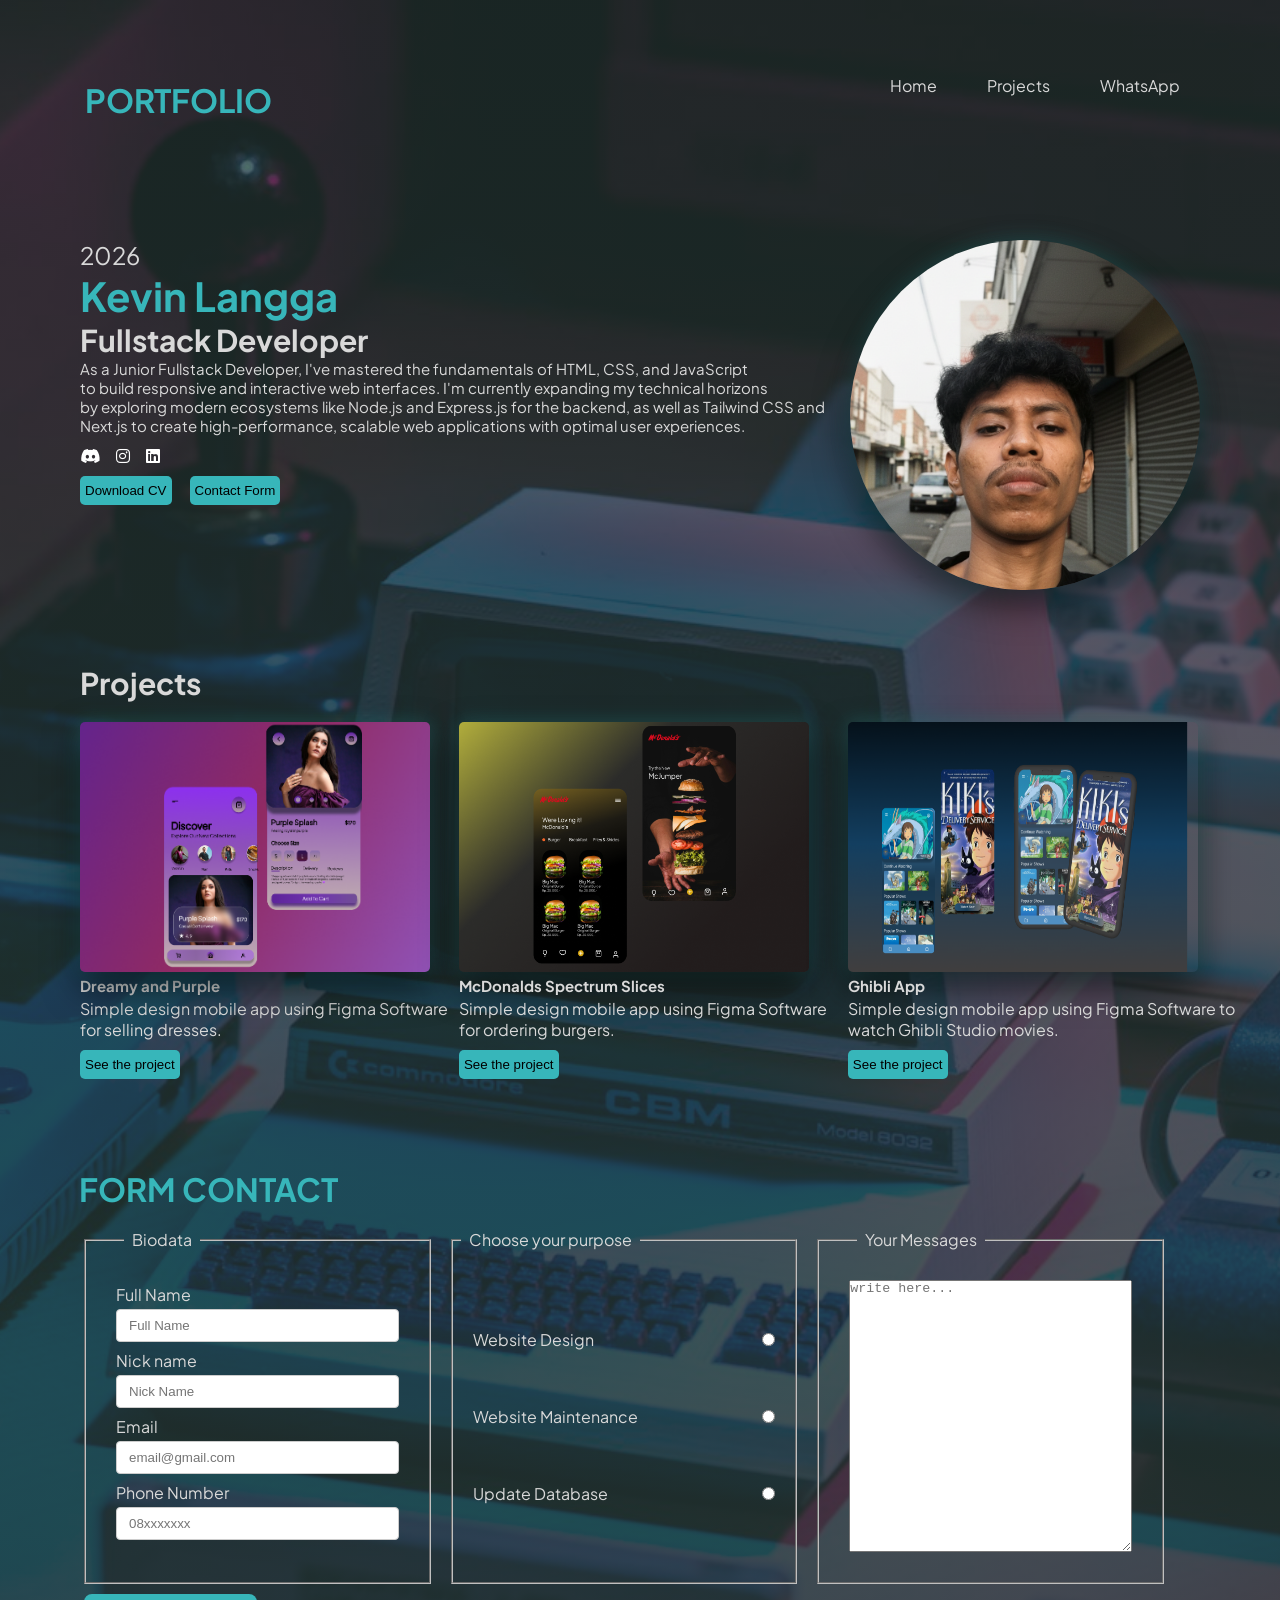
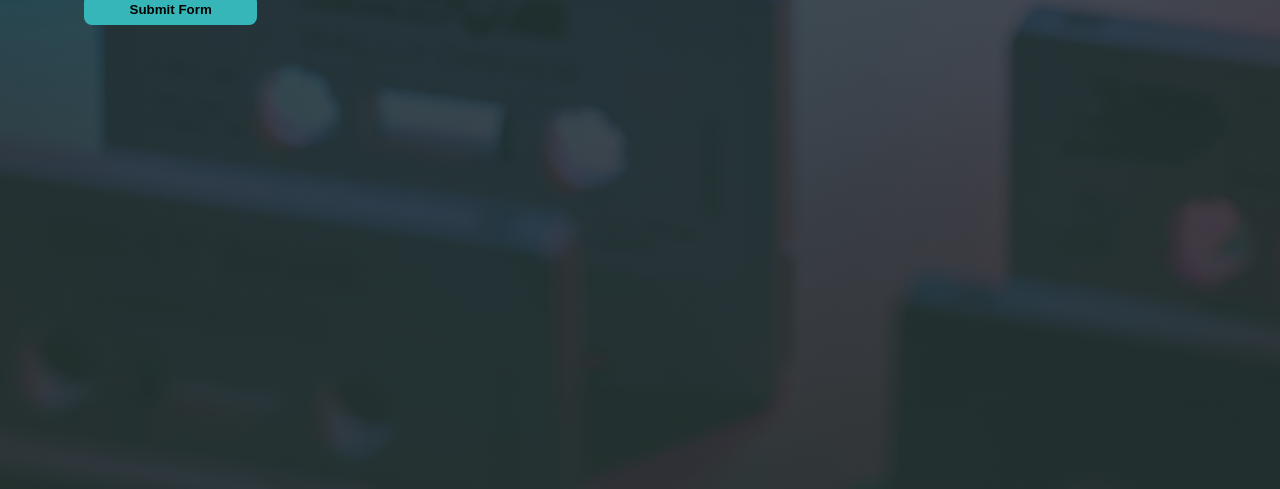
==== index.html @ 2b269409 "perbaikan 2" ====
<!doctype html>
<html lang="en">
  <head>
    <meta charset="UTF-8" />
    <meta name="viewport" content="width=device-width, initial-scale=1.0" />
    <title>Portfolio</title>
    <link rel="stylesheet" href="css/style.css" />
    <link rel="stylesheet" href="css/contact.css" />

    <!-- AOS -->
    <link href="https://unpkg.com/aos@2.3.1/dist/aos.css" rel="stylesheet" />
    <!-- AOS -->

    <!-- Google Fonts -->
    <link rel="preconnect" href="https://fonts.googleapis.com" />
    <link rel="preconnect" href="https://fonts.gstatic.com" crossorigin />
    <link
      href="https://fonts.googleapis.com/css2?family=Plus+Jakarta+Sans:ital,wght@0,200..800;1,200..800&display=swap"
      rel="stylesheet"
    />
    <!-- Google Fonts -->

    <!-- Font Awesome -->
    <link 
    rel="stylesheet" 
    href="https://cdnjs.cloudflare.com/ajax/libs/font-awesome/6.5.1/css/all.min.css" 
    integrity="sha512-DTOQO9RWCH3ppGqcWaEA1BIZOC6xxalwEsw9c2QQeAIftl+Vegovlnee1c9QX4TctnWMn13TZye+giMm8e2LwA==" 
    crossorigin="anonymous" 
    referrerpolicy="no-referrer"/>
    <!-- Font Awesome -->


  </head>

  <body>
    <div class="container">
      <!-- Header Start -->
      <header class="logo-nav" data-aos="fade-down" data-aos-delay="100">
        <div class="logo">
          <h1 title="Kevin Langga">Portfolio</h1>
        </div>

        <input type="checkbox" id="menu-toggle" style="display: none" />
        <label for="menu-toggle" class="hamburger">&#9776;</label>

        <nav id="desktop-nav">
          <ul class="navbar-nav">
            <li><a href="#">Home</a></li>
            <li><a href="#project">Projects</a></li>
            <li>
              <a
                href="https://web.whatsapp.com/"
                target="_blank"
                rel="noopener noreferrer"
                >WhatsApp</a
              >
            </li>
          </ul>
        </nav>
      </header>
      <!-- Header End -->

      <!-- About me section Start -->
      <main class="content">
        <section id="about-wrapper">
          <article class="about-me" data-aos="fade-right">
            <span class="year">2026</span>
            <h2 class="main-logo">Kevin Langga</h2>
            <h3 class="main-desc">Fullstack Developer</h3>

            <p class="about-text">
              As a Junior Fullstack Developer, I've mastered the fundamentals of
              HTML, CSS, and JavaScript <br />
              to build responsive and interactive web interfaces. I'm currently
              expanding my technical horizons <br />
              by exploring modern ecosystems like Node.js and Express.js for the
              backend, as well as Tailwind CSS and <br />
              Next.js to create high-performance, scalable web applications with
              optimal user experiences.
            </p>

            <!-- Font Awesome Start -->
            <div class="emoticons">
              <article class="emoticon">
                <i class="fa-brands fa-discord"></i>
              </article>

              <article class="emoticon">
                <i class="fa-brands fa-instagram"></i>
              </article>

              <article class="emoticon">
                <i class="fa-brands fa-linkedin"></i>
              </article>
            </div>

            <a
              href="assets/Kevin%20Resume.pdf"
              download="Kevin Resume.pdf"
              target="_blank"
              rel="noopener noreferrer"
            >
              <button id="btn-download">Download CV</button>
            </a>

            <a
              href="#contact-section"
            >
              <button id="contact">Contact Form</button>
            </a>
          </article>

          <figure class="img-cover">
            <img src="images/img1.jpg" alt="Profile picture of Kevin Langga" />
          </figure>
        </section>
        <!-- About me section end -->

        <!-- Projects section start -->
        <section id="project">
          <div class="project-logo" data-aos="fade-right" data-aos-delay="100">
            <h2 class="project-title">Projects</h2>
          </div>

          <div class="project-box">
            <article class="project1">
              <figure>
                <img
                  src="images/lalaland1.png"
                  alt="Screenshot of Dreamy and Purple project"
                  data-aos="fade-right"
                />
              </figure>
              <div class="figure-box">
                <h4>Dreamy and Purple</h4>
                <p>
                  Simple design mobile app using Figma Software for selling
                  dresses.
                </p>
                <a
                  href="images/lalaland1.png"
                  target="_blank"
                  rel="noopener noreferrer"
                >
                  <button class="btn-project btn-hover">See the project</button>
                </a>
              </div>
            </article>

            <article class="project2" data-aos="fade-up" data-aos-delay="100">
              <figure>
                <img
                  src="images/donald.png"
                  alt="Screenshot of McDonalds Spectrum Slices project"
                />
              </figure>
              <div class="figure-box">
                <h4>McDonalds Spectrum Slices</h4>
                <p>
                  Simple design mobile app using Figma Software for ordering
                  burgers.
                </p>
                <a
                  href="images/donald.png"
                  target="_blank"
                  rel="noopener noreferrer"
                >
                  <button class="btn-project btn-hover">See the project</button>
                </a>
              </div>
            </article>

            <article class="project3" data-aos="fade-left">
              <figure>
                <img
                  src="images/project3.png"
                  alt="Screenshot of Ghibli App project"
                />
              </figure>
              <div class="figure-box">
                <h4>Ghibli App</h4>
                <p>
                  Simple design mobile app using Figma Software to watch Ghibli
                  Studio movies.
                </p>
                <a
                  href="images/project3.png"
                  target="_blank"
                  rel="noopener noreferrer"
                >
                  <button class="btn-project btn-hover">See the project</button>
                </a>
              </div>
            </article>
          </div>
        </section>

        <!-- Contact Form Start -->

        <section class="container-contact" id="contact-section">
          <h1 title="Fill the form">Form Contact</h1>

          <form action="#" class="form-action">
            <fieldset id="Biodata" data-aos="fade-right" data-aos-delay="100">
              <legend>Biodata</legend>
              <label for="name">Full Name</label>
              <input type="text" id="name" placeholder="Full Name" required />

              <label for="nick-name">Nick name</label>
              <input
                type="text"
                id="nick-name"
                placeholder="Nick Name"
                required
              />

              <label for="email">Email</label>
              <input
                type="email"
                id="email"
                placeholder="email@gmail.com"
                required
              />

              <label for="phone-number">Phone Number</label>
              <input
                type="tel"
                id="phone-number"
                placeholder="08xxxxxxx"
                required
              />
            </fieldset>

            <fieldset id="Purpose" data-aos="fade-up" data-aos-delay="100">
              <legend>Choose your purpose</legend>

              <label for="website">
                <span>Website Design</span>
                <input
                  type="radio"
                  id="website"
                  name="purpose"
                  value="website design"
                />
              </label>

              <label for="maintenance">
                <span>Website Maintenance</span>
                <input
                  type="radio"
                  id="maintenance"
                  name="purpose"
                  value="website maintenance"
                />
              </label>

              <label for="update">
                <span>Update Database</span>
                <input
                  type="radio"
                  id="update"
                  name="purpose"
                  value="update database"
                />
              </label>
            </fieldset>

            <fieldset id="text-area" data-aos="fade-left" data-aos-delay="100">
              <legend>Your Messages</legend>
              <textarea
                name="message"
                id="messages"
                placeholder="write here..."
                rows="18"
                cols="30"
              ></textarea>
            </fieldset>
            <button type="submit" id="btn-submit">Submit Form</button>
          </form>
        </section>

        <!-- Contact form end -->
      </main>
    </div>



    <!-- script data aos start -->
    <script src="https://unpkg.com/aos@2.3.1/dist/aos.js"></script>
    <script>
      AOS.init({
        duration: 1000,
        once: false,
        mirror: true,
        easing: "ease-in-out",
      });
    </script>
    <!-- script data aos end -->

  </body>
</html>
---- css/style.css ----
* {
  margin: 0;
  padding: 0;
  box-sizing: border-box;
  list-style-type: none;
  text-decoration: none;
}

:root {
  /* color for container */
  --bg-wrapper: #243533;
  /* color for body */
  --bg-body: #1a5535;
  /* color for h1 */
  --color-accent: #37b6ba;
  /* color for button text  */
  --color-text-main: #000000;
  /* color text */
  --color-text-secondary: #d9d9d9;
}

html {
  scroll-behavior: smooth;
}

body {
  background-color: var(--bg-body);
  font-family: "Plus Jakarta Sans", sans-serif;
}

.container {
  background-color: var(--bg-wrapper);
  background-image:
    linear-gradient(rgba(36, 53, 51, 0.7), rgba(36, 53, 51, 0.9)),
    url("../images/ses.jpeg");
  background-size: cover;
  background-position: center;
  background-repeat: no-repeat;
  overflow: hidden;
}

.hamburger {
  display: none;
}

.wrapper {
  max-width: 1200px;
}

.content {
  min-height: 100vh;
}

/* ----------------------------------------------- */

/* Header Start */
.logo-nav {
  margin: 0 20px ;
  padding: 50px 10px;
  display: flex;
  justify-content: space-between;
  align-items: center;
}


.navbar-nav {
  display: flex;
  justify-content: center;
  align-items: center;
  margin-right: 70px;
  gap: 50px;
}

.navbar-nav li a {
  color: var(--color-text-secondary);
  transition: transform 0.3s ease-in-out;
  font-size: 16px;
}

.navbar-nav li a:hover {
  transform: translateY(-5px);
  color: var(--color-accent);
}

/* Header end */

/* ----------------------------------------------- */

/* About section start */

#about-wrapper {
  display: grid;
  grid-template-columns: 3fr 1fr;
  margin: 70px 80px;
}

.about-text {
  font-size: 15px;
  color: var(--color-text-secondary);
}

.year {
  font-size: 24px;
  color: var(--color-text-secondary);
}

.main-logo {
  color: var(--color-accent);
  font-size: 40px;
}

.main-desc {
  color: var(--color-text-secondary);
  font-size: 30px;
}

.img-cover img {
  width: 350px;
  height: 350px;
  object-fit: cover;
  border-radius: 50%;
}

.emoticons {
  margin-top: 10px;
  display: flex;
  gap: 16px;
}

.emoticon {
  transition: transform 0.2s;
  font-size: 16px;
  color: white;
}

.emoticon:hover {
  background-color: var(--color-accent);
  transform: translateY(-5px);
  padding: 0 8px;
  border-radius: 3px;
  color: black;
}

#btn-download,
#contact {
  margin-top: 10px;
  padding: 7px 5px;
  border-radius: 5px;
  border: none;
  cursor: pointer;
  background-color: var(--color-accent);
  margin-right: 15px;
  transition: transform 0.2s;
}

#btn-download:hover {
  transform: translateY(-5px);
  background-color: var(--color-text-secondary);
  color: var(--bg-wrapper);
}

#contact:hover {
  transform: translateY(-5px);
  background-color: var(--color-text-secondary);
  color: var(--bg-wrapper);
}
/* About section end */

/* ------------------------------------------------- */


.project-title {
  font-size: 30px;
  color: var(--color-text-secondary);
  margin-left: 80px;
}

figure img {
  width: 350px;
  height: 250px;
  border-radius: 5px;
  cursor: pointer;
  transition: transform 0.2s;
  box-shadow:
    0 15px 35px rgba(0, 0, 0, 0.6),
    0 0 20px rgba(55, 182, 186, 0.3);
}

figure img:hover {
  transform: translateY(-10px);
}

.project-box {
  margin: 20px 0 20px 80px;
  display: flex;
  align-items: center;
  justify-content: space-between;
  gap: 10px;
}

.figure-box h4 {
  font-size: 15px;
  color: var(--color-text-secondary);
  margin-bottom: 3px;
}

.figure-box h5 {
  font-size: 10px;
  color: var(--color-text-secondary);
  margin-bottom: 3px;
}

.figure-box p {
  color: var(--color-text-secondary);
}

.figure-box p a {
  text-decoration: underline;
  color: var(--color-accent);
}

.btn-project {
  margin-top: 10px;
  padding: 7px 5px;
  border-radius: 5px;
  border: none;
  cursor: pointer;
  background-color: var(--color-accent);
  margin-right: 15px;
  transition: transform 0.2s;
  margin-bottom: 10px;
}

.btn-project:hover {
  transform: translateY(-5px);
  background-color: var(--color-text-secondary);
  color: var(--bg-wrapper);
}

/*=============== Media Queries (Tablet & Mobile) ===============*/

/*Tablet view*/

@media (min-width: 770px) and (max-width: 1023px) {

  .hamburger {
    display: none;
  }

  .emoticons {
    display: flex;
    justify-content: center;
    margin-right: 20px;
  }

  #about-wrapper {
    grid-template-columns: 1fr;
    justify-items: center;
    text-align: center;
    margin: 40px;
  }

  .logo-nav {
    margin: 20px 40px;
  }


  .project-box {
    display: grid;
    grid-template-columns: repeat(4, 1fr);
    /* margin: 0px 40px; */
    gap: 30px;
  }

  figure img {
    width: 100%;
    height: auto;
    margin-top: 26px;
  }
}

/*Mobile view*/

@media (max-width: 575.98px) {
  /* .container {
    margin: 0px;
    border-radius: 0px;
  } */

  .hamburger {
    display: block;
    color: var(--color-accent);
  }

  #menu-toggle:checked ~ #desktop-nav .navbar-nav {
    display: flex;
    flex-direction: column;
    position: absolute;
    top: 80px;
    right: 20px;
    background: var(--bg-wrapper);
    padding: 20px;
    border-radius: 10px;
    box-shadow: 0 5px 15px rgba(0, 0, 0, 0.5);
    z-index: 100;
  }

  .logo-nav {
    margin: 0px 20px;
    padding: 30px 10px;
  }

  .navbar-nav {
    display: none;
  }

  #about-wrapper {
    display: flex;
    flex-direction: column-reverse;
    margin: 20px;
    gap: 24px;
    text-align: left;
  }

  .emoticons {
    display: flex;
    color: white;
    justify-content: flex-start;
  }

  .img-cover img {
    width: 100%;
    height: 250px;
    border-radius: 16px;
  }

  .project-title {
    margin-left: 26px;
  }

  .project-box {
    display: flex;
    flex-direction: column;
    margin: 20px;
    gap: 40px;
  }

  .project-box article {
    width: 100%;
  }

  figure img {
    width: 100%;
    height: auto;
  }

  #btn-download,
  #contact {
    width: 100%;
    margin-right: 0;
    margin-bottom: 10px;
    padding: 12px;
  }
}
---- css/contact.css ----
* {
  margin: 0;
  padding: 0;
  box-sizing: border-box;
  text-decoration: none;
}

:root {
  /* color for container */
  --bg-wrapper: #243533;
  /* color for body */
  --bg-body: #1a5535;
  /* color for h1 */
  --color-accent: #37b6ba;
  /* color for button text  */
  --color-text-main: #000000;
  /* color text */
  --color-text-secondary: #d9d9d9;
}

body {

  font-family: "Plus Jakarta Sans", sans-serif;
  color: var(--color-text-secondary);
}

.container-contact {
  min-height: 100vh;
  margin: 50px 24px;
  max-width: 1200px;
  border-radius: 10px;
}

h1 {
  color: var(--color-accent);
  font-size: 32px;
  margin-left: 55px;
  padding-top: 30px;
  text-transform: uppercase;
}

.form-action {
  margin: 20px auto; 
  display: grid;
  grid-template-columns: 1fr 1fr 1fr; 
  gap: 20px;
  max-width: 90%; 
}

legend {
  margin-left: 8px;
  font-size: 16px;
  padding: 0px 8px;
}

#Biodata,
#text-area {
  padding: 30px;
  display: flex;
  flex-direction: column;
  justify-content: center;
}


#Biodata input {
  margin-top: 4px;
  margin-bottom: 8px;
  padding: 8px 12px;
  width: 100%; 
  border-radius: 4px;
  border: 1px solid #ccc;
}

#Purpose {
  display: flex;
  flex-direction: column;
  gap: 16px;
  justify-content: center;
}

#Purpose label {
  display: flex;
  justify-content: space-between;
  align-items: center;
  padding: 20px;
}

#btn-submit {
  position: relative;
  bottom: 10px;
  padding: 8px 16px;
  cursor: pointer;
  border-radius: 8px;
  border: none;
  width: 50%;
  font-weight: bold;
  transition: transform 0.2s;
  background-color: var(--color-accent);
}

#btn-submit:hover {
  transform: translateY(-5px);
  background-color: var(--color-text-secondary);
  color: black;
  border: 1px solid var(--color-text-secondary);
}


/* ==================================== */
/* Media Queries Start */

@media (max-width: 575.98px) {
  h1 {
    margin: 10px 0;
  }

  .form-action {
    grid-template-columns: 1fr;
    margin: 4px;
    gap: 10px;
  }

  label {
    font-size: 16px;
  }

  #Biodata input {
    width: 100%;
  }

  #btn-submit{
    position: static;
    width: 50%;
    margin-bottom: 10px;
  }
}


@media (min-width: 768px) and (max-width: 1199.98px) {
    

    h1 {
      color: var(--color-text-secondary);
    }

    .form-action {
      grid-template-columns: 1fr;
    }

    #Biodata input {
      width: 70%;
    }

    label {
      font-size: 24px;
    }

    #btn-submit {
      font-size: 16px;
      position: static;
      width: 100%;
    }
}
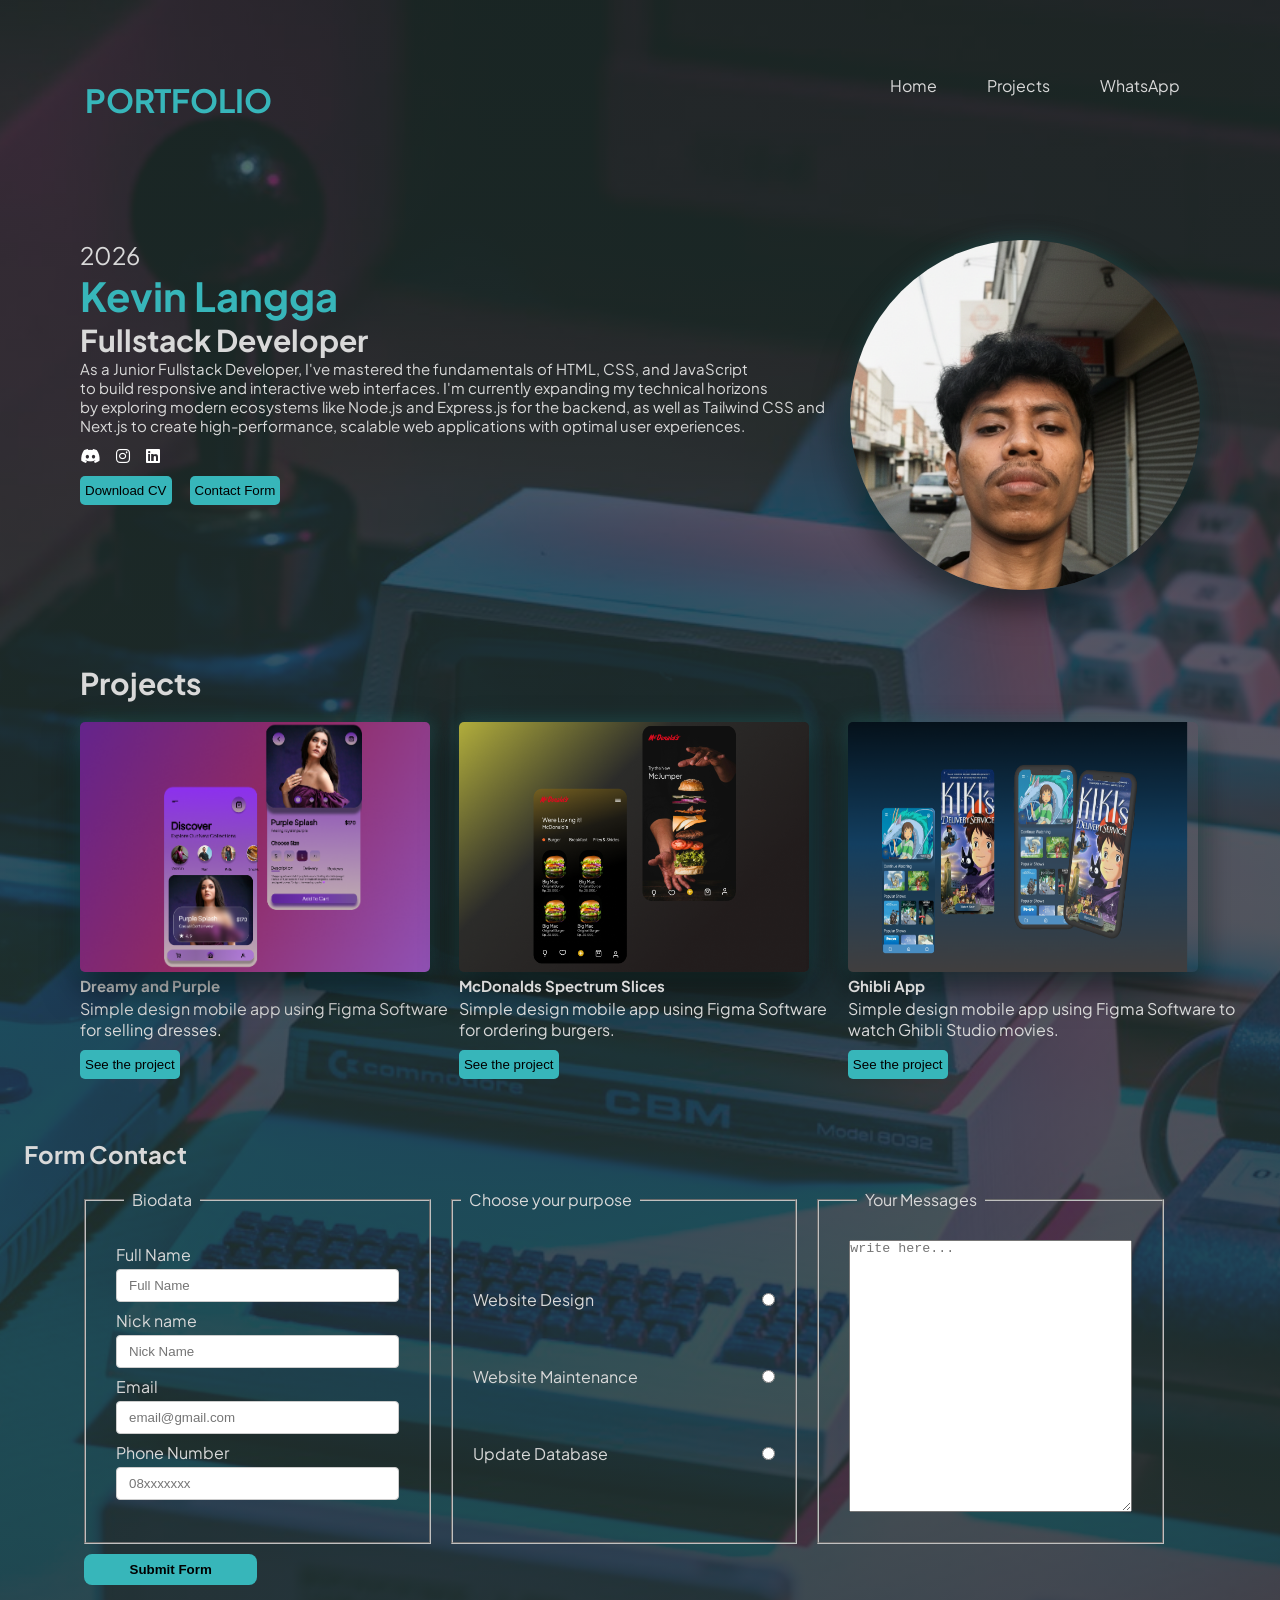
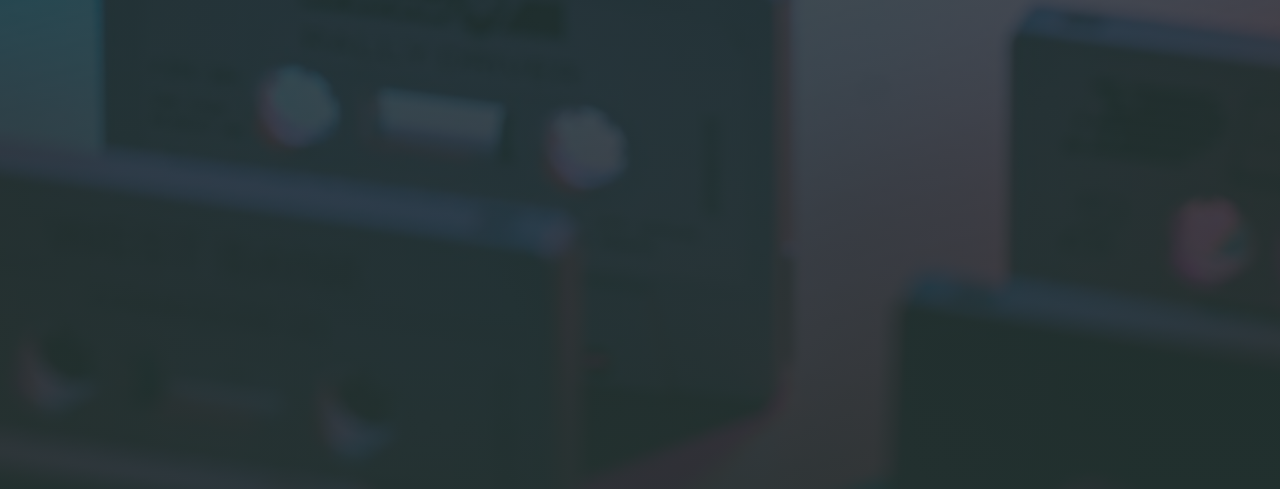
==== commit 277c9514: "save point remedial" ====
--- a/index.html
+++ b/index.html
@@ -21,15 +21,14 @@
     <!-- Google Fonts -->
 
     <!-- Font Awesome -->
-    <link 
-    rel="stylesheet" 
-    href="https://cdnjs.cloudflare.com/ajax/libs/font-awesome/6.5.1/css/all.min.css" 
-    integrity="sha512-DTOQO9RWCH3ppGqcWaEA1BIZOC6xxalwEsw9c2QQeAIftl+Vegovlnee1c9QX4TctnWMn13TZye+giMm8e2LwA==" 
-    crossorigin="anonymous" 
-    referrerpolicy="no-referrer"/>
+    <link
+      rel="stylesheet"
+      href="https://cdnjs.cloudflare.com/ajax/libs/font-awesome/6.5.1/css/all.min.css"
+      integrity="sha512-DTOQO9RWCH3ppGqcWaEA1BIZOC6xxalwEsw9c2QQeAIftl+Vegovlnee1c9QX4TctnWMn13TZye+giMm8e2LwA=="
+      crossorigin="anonymous"
+      referrerpolicy="no-referrer"
+    />
     <!-- Font Awesome -->
-
-
   </head>
 
   <body>
@@ -81,18 +80,24 @@
 
             <!-- Font Awesome Start -->
             <div class="emoticons">
-              <article class="emoticon">
-                <i class="fa-brands fa-discord"></i>
-              </article>
-
-              <article class="emoticon">
-                <i class="fa-brands fa-instagram"></i>
-              </article>
-
-              <article class="emoticon">
-                <i class="fa-brands fa-linkedin"></i>
-              </article>
+              <div class="emoticon">
+                <a href="https://discord.com"><i class="fa-brands fa-discord"></i></a>
+              </div>
+
+              <div class="emoticon">
+                <a
+                  href="https://www.instagram.com/eatbiscuits9/"
+                  target="_blank" rel="">
+                  <i class="fa-brands fa-instagram"></i>
+                </a>
+              </div>
+
+              <div class="emoticon">
+                <a href="https://www.linkedin.com/in/kevin-langga-032b913b1/"
+                target="_blank" rel=""><i class="fa-brands fa-linkedin"></i></a>
+              </div>
             </div>
+            <!-- Font Awesome ends -->
 
             <a
               href="assets/Kevin%20Resume.pdf"
@@ -103,9 +108,7 @@
               <button id="btn-download">Download CV</button>
             </a>
 
-            <a
-              href="#contact-section"
-            >
+            <a href="#contact-section">
               <button id="contact">Contact Form</button>
             </a>
           </article>
@@ -198,92 +201,56 @@
         <!-- Contact Form Start -->
 
         <section class="container-contact" id="contact-section">
-          <h1 title="Fill the form">Form Contact</h1>
-
-          <form action="#" class="form-action">
-            <fieldset id="Biodata" data-aos="fade-right" data-aos-delay="100">
-              <legend>Biodata</legend>
-              <label for="name">Full Name</label>
-              <input type="text" id="name" placeholder="Full Name" required />
-
-              <label for="nick-name">Nick name</label>
-              <input
-                type="text"
-                id="nick-name"
-                placeholder="Nick Name"
-                required
-              />
-
-              <label for="email">Email</label>
-              <input
-                type="email"
-                id="email"
-                placeholder="email@gmail.com"
-                required
-              />
-
-              <label for="phone-number">Phone Number</label>
-              <input
-                type="tel"
-                id="phone-number"
-                placeholder="08xxxxxxx"
-                required
-              />
-            </fieldset>
-
-            <fieldset id="Purpose" data-aos="fade-up" data-aos-delay="100">
-              <legend>Choose your purpose</legend>
-
-              <label for="website">
-                <span>Website Design</span>
-                <input
-                  type="radio"
-                  id="website"
-                  name="purpose"
-                  value="website design"
-                />
-              </label>
-
-              <label for="maintenance">
-                <span>Website Maintenance</span>
-                <input
-                  type="radio"
-                  id="maintenance"
-                  name="purpose"
-                  value="website maintenance"
-                />
-              </label>
-
-              <label for="update">
-                <span>Update Database</span>
-                <input
-                  type="radio"
-                  id="update"
-                  name="purpose"
-                  value="update database"
-                />
-              </label>
-            </fieldset>
-
-            <fieldset id="text-area" data-aos="fade-left" data-aos-delay="100">
-              <legend>Your Messages</legend>
-              <textarea
-                name="message"
-                id="messages"
-                placeholder="write here..."
-                rows="18"
-                cols="30"
-              ></textarea>
-            </fieldset>
-            <button type="submit" id="btn-submit">Submit Form</button>
-          </form>
-        </section>
+        <h2 title="Fill the form">Form Contact</h2>
+
+      <form action="https://formspree.io/f/xbdpajdw" method="POST" class="form-action">
+      <fieldset id="Biodata" data-aos="fade-right" data-aos-delay="100">
+      <legend>Biodata</legend>
+      
+      <label for="name">Full Name</label>
+      <input type="text" id="name" name="full_name" placeholder="Full Name" required />
+
+      <label for="nick-name">Nick name</label>
+      <input type="text" id="nick-name" name="nick_name" placeholder="Nick Name" required />
+
+      <label for="email">Email</label>
+      <input type="email" id="email" name="email" placeholder="email@gmail.com" required />
+
+      <label for="phone-number">Phone Number</label>
+      <input type="tel" id="phone-number" name="phone" placeholder="08xxxxxxx" required />
+    </fieldset>
+
+    <fieldset id="Purpose" data-aos="fade-up" data-aos-delay="100">
+      <legend>Choose your purpose</legend>
+
+      <label for="website">
+        <span>Website Design</span>
+        <input type="radio" id="website" name="purpose" value="website design" required/>
+      </label>
+
+      <label for="maintenance">
+        <span>Website Maintenance</span>
+        <input type="radio" id="maintenance" name="purpose" value="website maintenance" required/>
+      </label>
+
+      <label for="update">
+        <span>Update Database</span>
+        <input type="radio" id="update" name="purpose" value="update database" required/>
+      </label>
+    </fieldset>
+
+    <fieldset id="text-area" data-aos="fade-left" data-aos-delay="100">
+      <legend>Your Messages</legend>
+      <label for="messages"></label>
+      <textarea name="message" id="messages" placeholder="write here..." rows="18" cols="30" required></textarea>
+    </fieldset>
+    <button type="submit" id="btn-submit">Submit Form</button>
+  </form>
+</section>
 
         <!-- Contact form end -->
       </main>
     </div>
-
-
 
     <!-- script data aos start -->
     <script src="https://unpkg.com/aos@2.3.1/dist/aos.js"></script>
@@ -296,6 +263,5 @@
       });
     </script>
     <!-- script data aos end -->
-
   </body>
 </html>
--- a/css/style.css
+++ b/css/style.css
@@ -127,10 +127,11 @@
   gap: 16px;
 }
 
-.emoticon {
+.emoticon a {
   transition: transform 0.2s;
   font-size: 16px;
   color: white;
+  text-decoration: none;
 }
 
 .emoticon:hover {
@@ -251,6 +252,12 @@
     display: flex;
     justify-content: center;
     margin-right: 20px;
+    color: var(--color-text-secondary);
+  }
+
+  .emoticon a {
+    color: white;
+    text-decoration: none;
   }
 
   #about-wrapper {
@@ -324,8 +331,12 @@
 
   .emoticons {
     display: flex;
+    justify-content: flex-start;
+  }
+
+  .emoticon a {
     color: white;
-    justify-content: flex-start;
+    text-decoration: none;
   }
 
   .img-cover img {
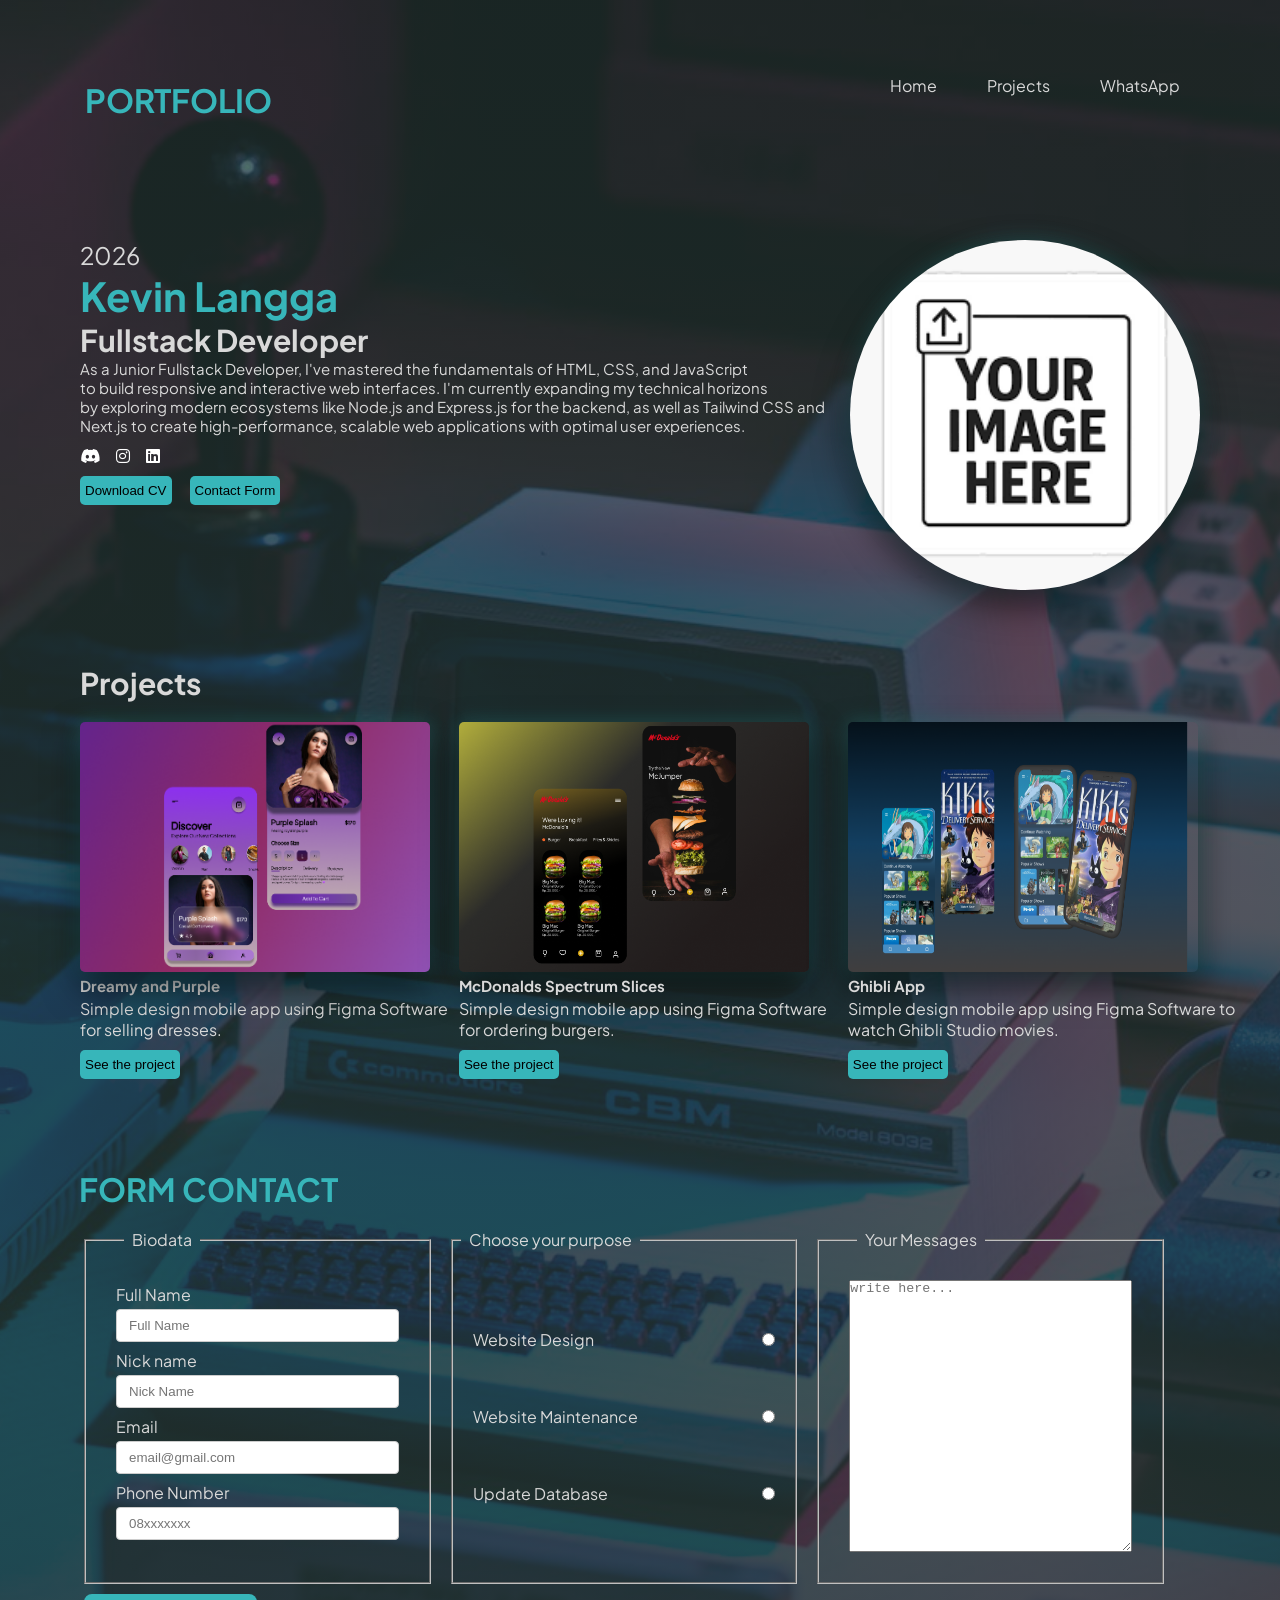
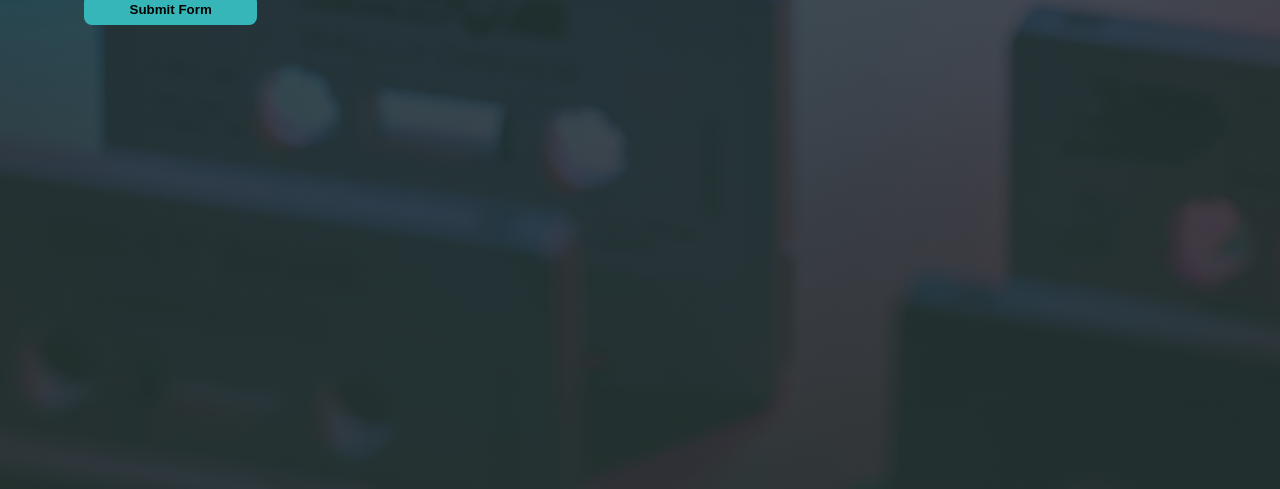
==== commit e992e4d6: "change hero image" ====
--- a/index.html
+++ b/index.html
@@ -114,7 +114,7 @@
           </article>
 
           <figure class="img-cover">
-            <img src="images/img1.jpg" alt="Profile picture of Kevin Langga" />
+            <img src="images/photo.png" alt="Profile picture of Kevin Langga" />
           </figure>
         </section>
         <!-- About me section end -->
@@ -201,7 +201,7 @@
         <!-- Contact Form Start -->
 
         <section class="container-contact" id="contact-section">
-        <h2 title="Fill the form">Form Contact</h2>
+        <h1 title="Fill the form">Form Contact</h1>
 
       <form action="https://formspree.io/f/xbdpajdw" method="POST" class="form-action">
       <fieldset id="Biodata" data-aos="fade-right" data-aos-delay="100">
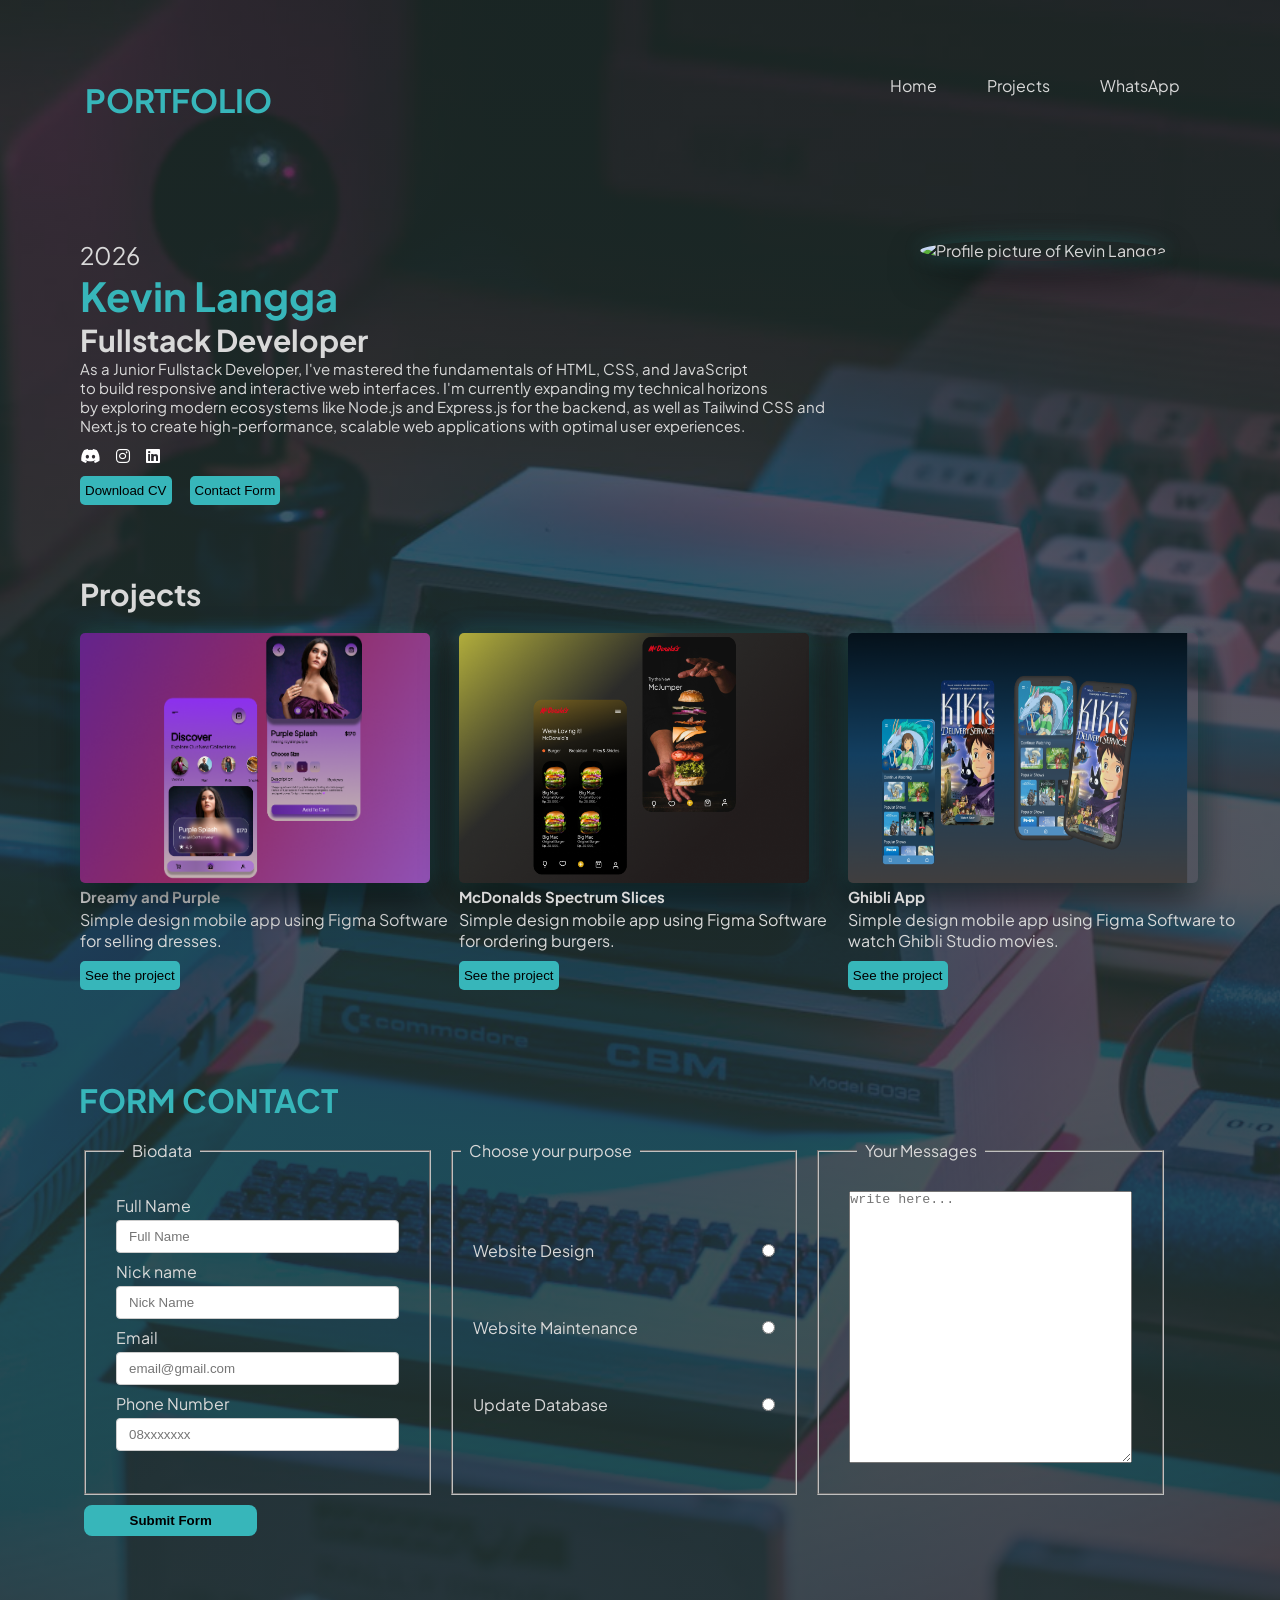
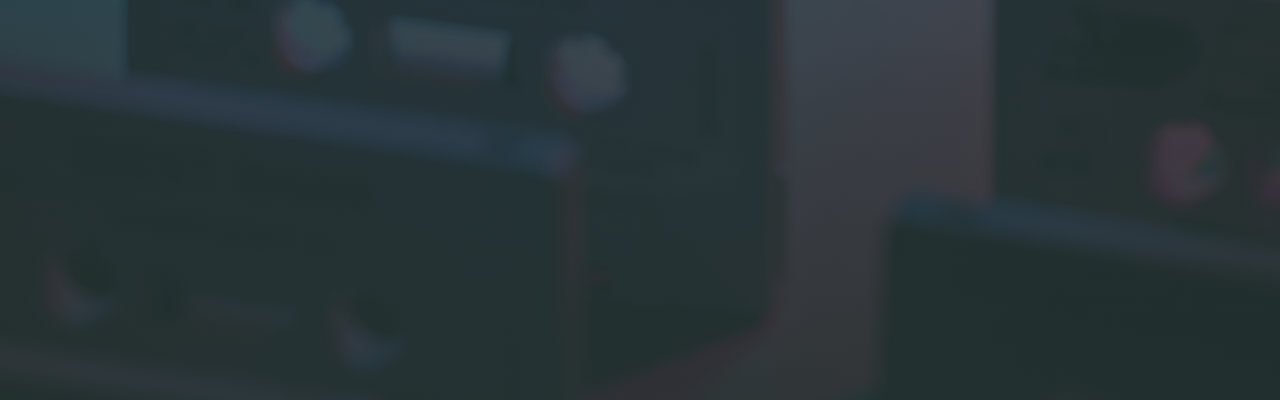
==== commit bac7ee58: "change hero picture" ====
--- a/index.html
+++ b/index.html
@@ -114,7 +114,7 @@
           </article>
 
           <figure class="img-cover">
-            <img src="images/photo.png" alt="Profile picture of Kevin Langga" />
+            <img src="images/kevin2.0.png" alt="Profile picture of Kevin Langga" />
           </figure>
         </section>
         <!-- About me section end -->
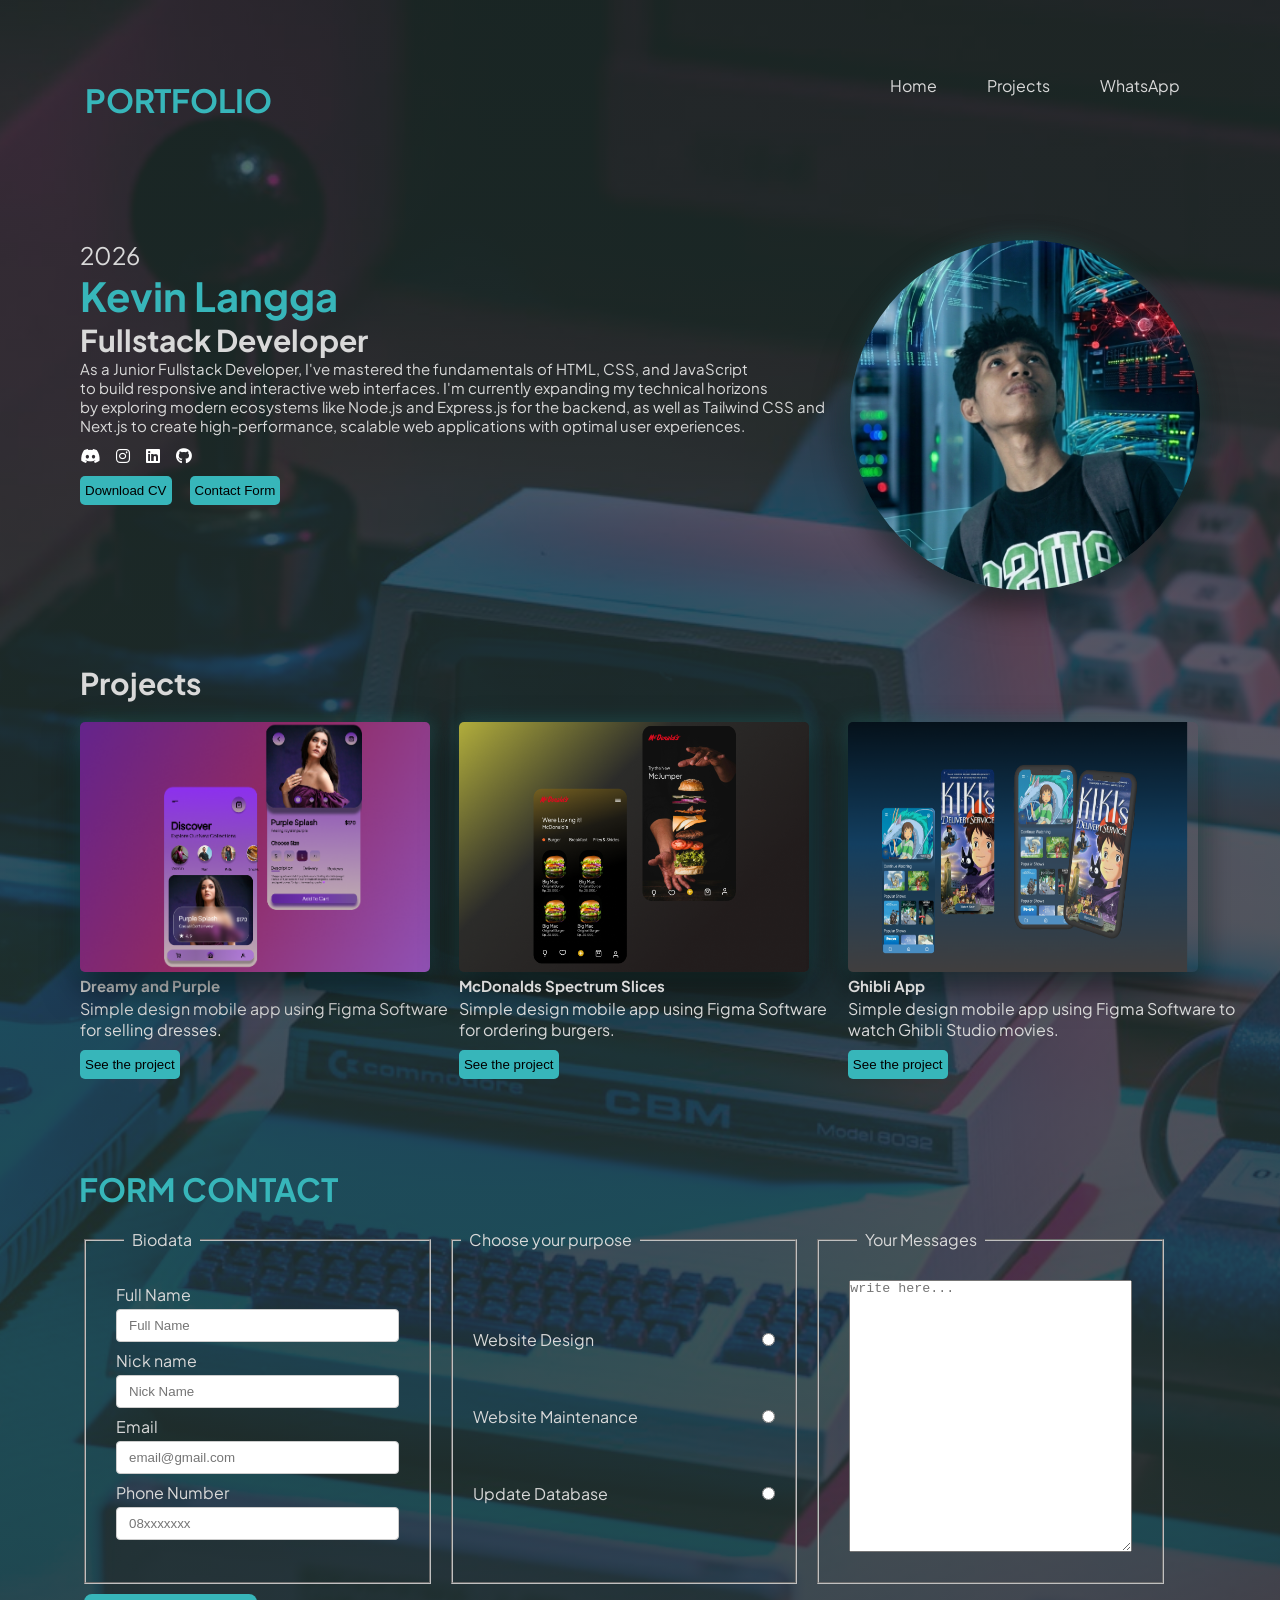
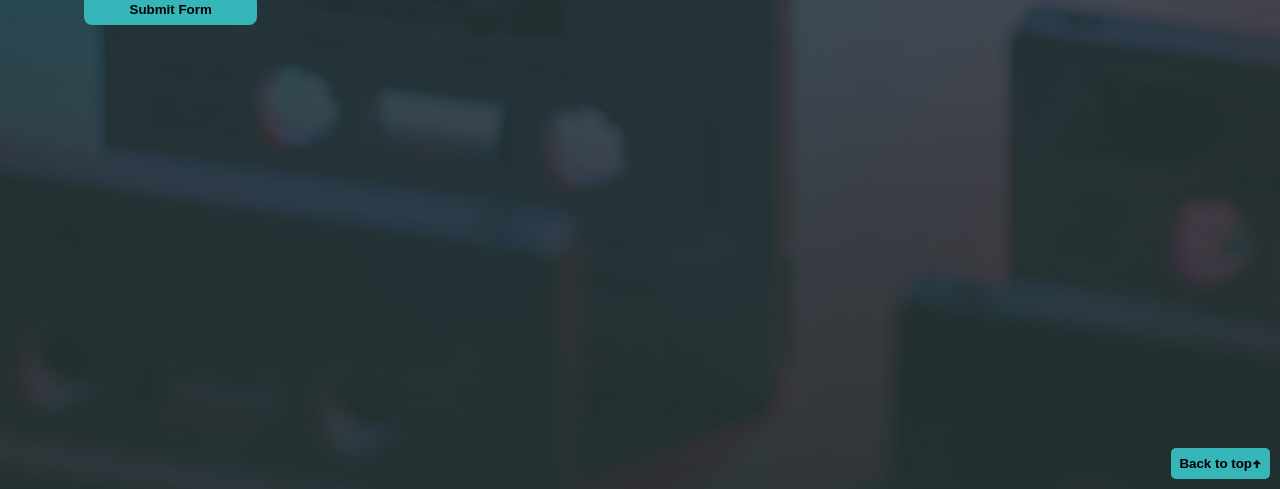
==== commit 1139d9b0: "adding back to top button html" ====
--- a/index.html
+++ b/index.html
@@ -96,6 +96,15 @@
                 <a href="https://www.linkedin.com/in/kevin-langga-032b913b1/"
                 target="_blank" rel=""><i class="fa-brands fa-linkedin"></i></a>
               </div>
+
+              <div class="emoticon">
+                <a
+                  href="https://github.com/Revou-FSSE-Feb26/milestone-1-Kevin12er"
+                  target="_blank" rel="">
+                  <i class="fa-brands fa-github"></i>
+                </a>
+              </div>
+
             </div>
             <!-- Font Awesome ends -->
 
@@ -250,6 +259,9 @@
 
         <!-- Contact form end -->
       </main>
+
+      <button class="back-top" id="btn-top">Back to top</button>
+
     </div>
 
     <!-- script data aos start -->
--- a/css/style.css
+++ b/css/style.css
@@ -37,6 +37,7 @@
   background-position: center;
   background-repeat: no-repeat;
   overflow: hidden;
+  position: relative;
 }
 
 .hamburger {
@@ -233,6 +234,32 @@
 }
 
 .btn-project:hover {
+  transform: translateY(-5px);
+  background-color: var(--color-text-secondary);
+  color: var(--bg-wrapper);
+}
+
+.back-top {
+  padding: 8px;
+  border-radius: 5px;
+  border: none;
+  cursor: pointer;
+  background-color: var(--color-accent);
+  transition: transform 0.2s;
+  font-weight: bold;
+  position: absolute;
+  bottom: 10px;
+  right: 10px;
+}
+
+.back-top::after {
+  content: "🠉";
+  font-weight: bold;
+  font-size: 10px;
+  transition: transform 0.2s;
+}
+
+.back-top:hover {
   transform: translateY(-5px);
   background-color: var(--color-text-secondary);
   color: var(--bg-wrapper);
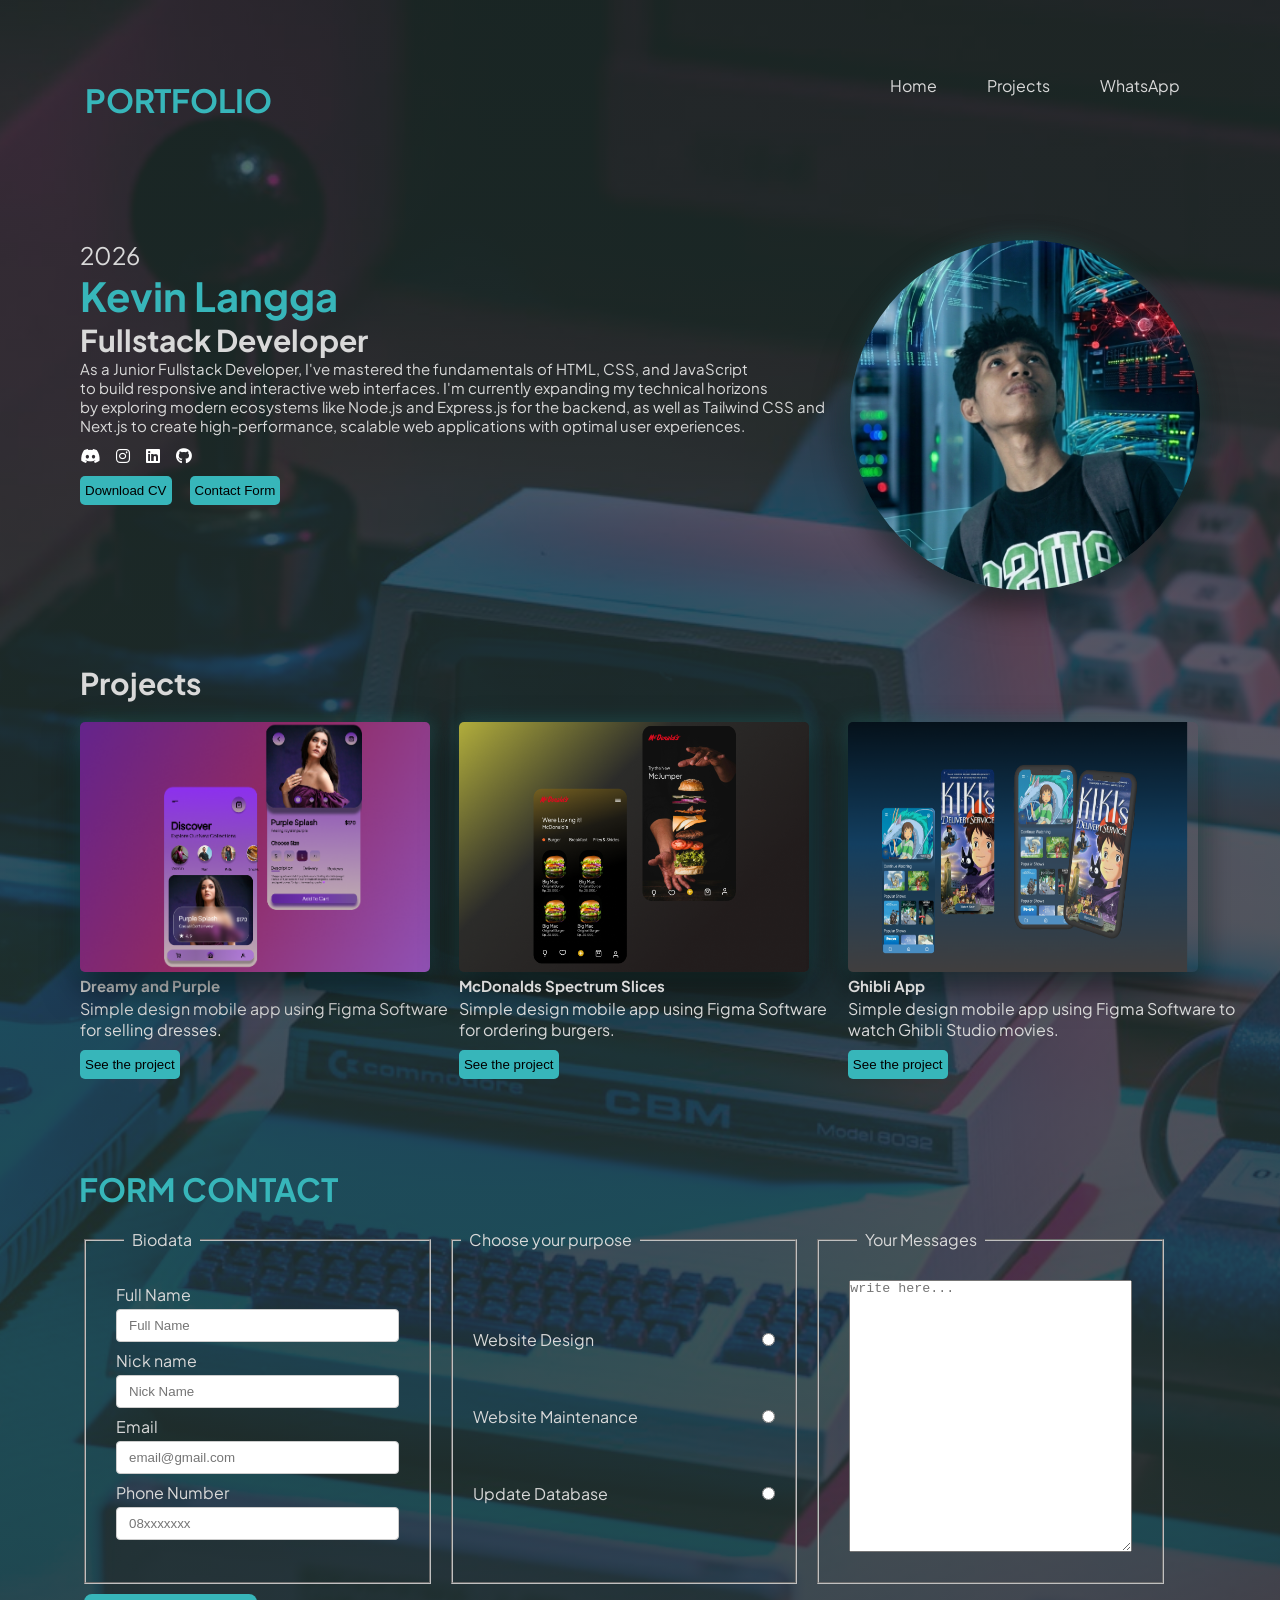
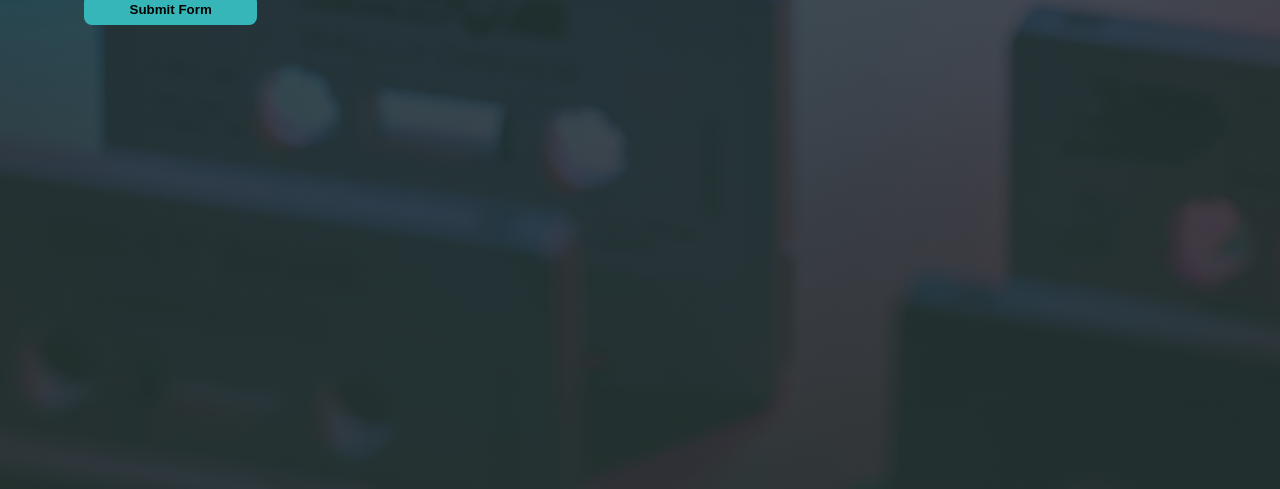
==== commit 740a62b4: "clear nested .git in javascript and adding a new file" ====
--- a/index.html
+++ b/index.html
@@ -260,7 +260,7 @@
         <!-- Contact form end -->
       </main>
 
-      <button class="back-top" id="btn-top">Back to top</button>
+      <button class="back-top" id="btn-top" data-aos="fade-left">Back to top</button>
 
     </div>
 
@@ -275,5 +275,7 @@
       });
     </script>
     <!-- script data aos end -->
+
+    <script src="Javascript/script.js"></script>
   </body>
 </html>
--- a/css/style.css
+++ b/css/style.css
@@ -247,10 +247,12 @@
   background-color: var(--color-accent);
   transition: transform 0.2s;
   font-weight: bold;
-  position: absolute;
-  bottom: 10px;
-  right: 10px;
-}
+  position: fixed; 
+  bottom: 20px;
+  right: 20px;
+  z-index: 9999;   
+}
+
 
 .back-top::after {
   content: "🠉";
